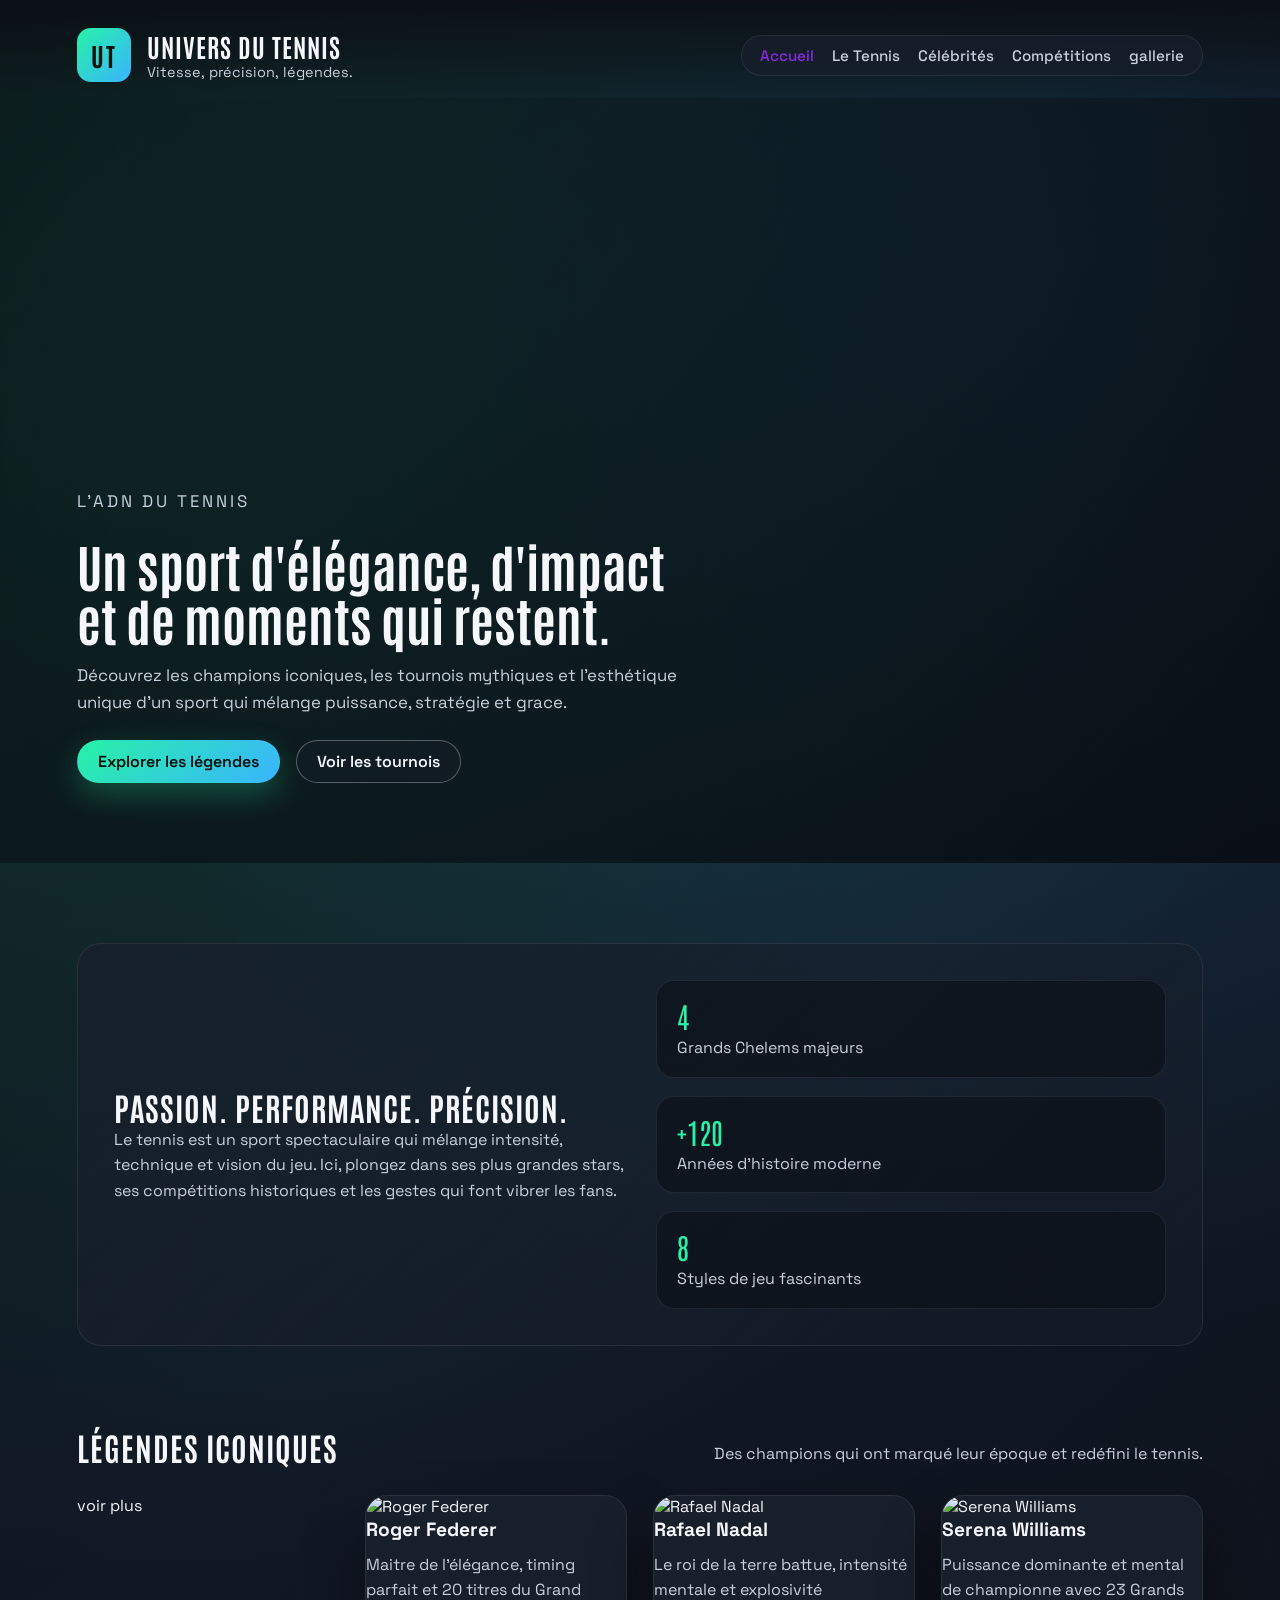
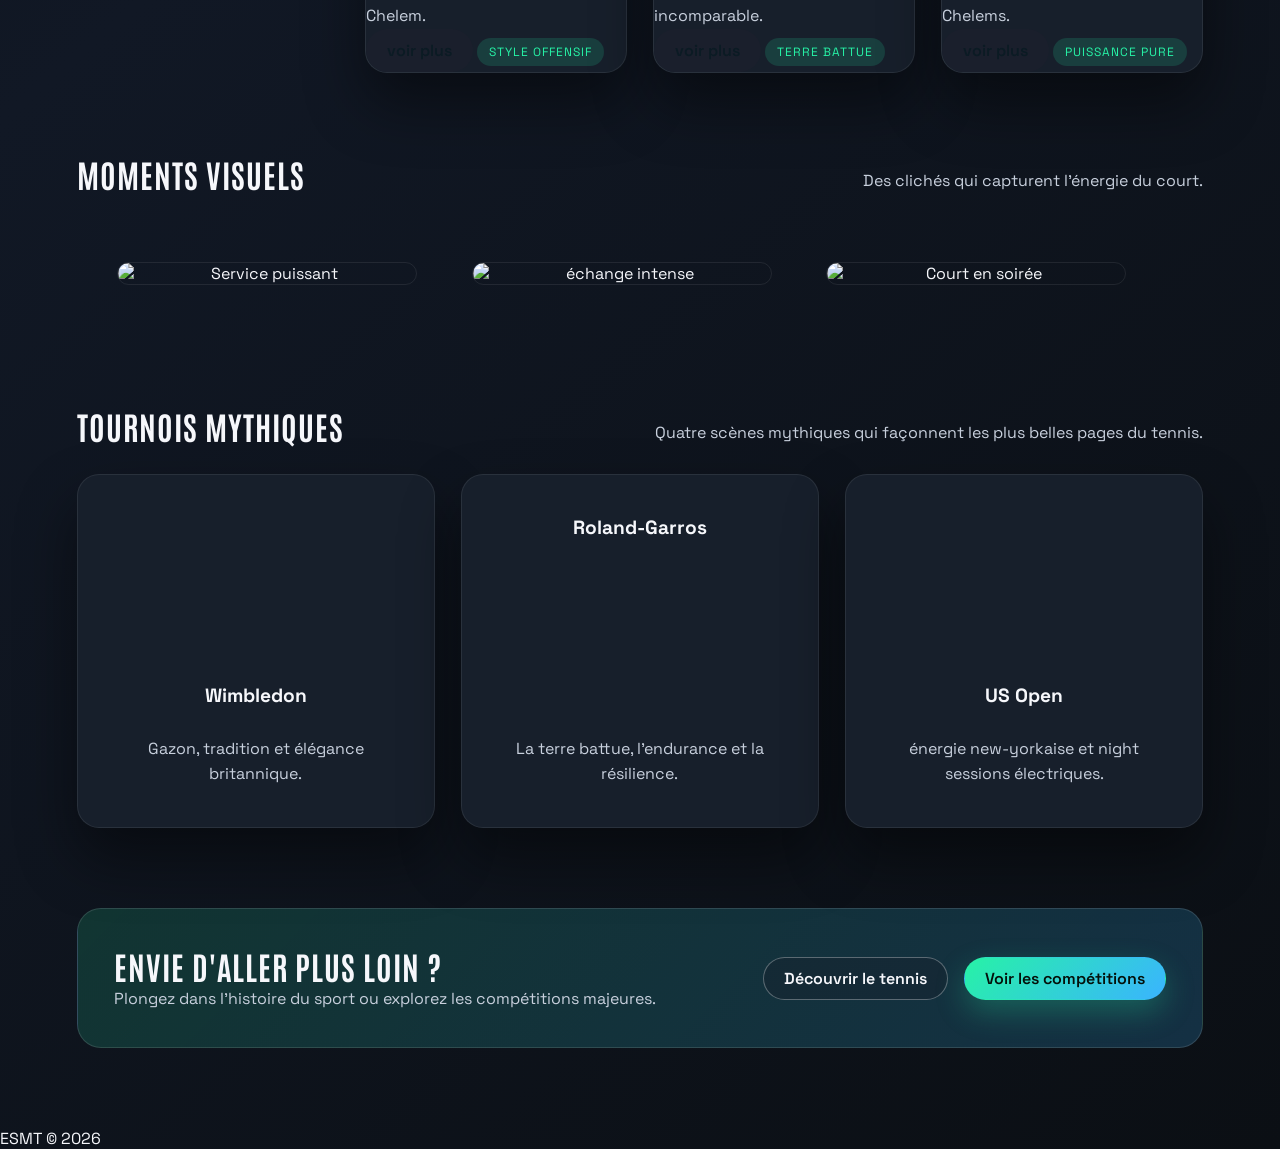
==== index.html @ 31d6d827 "Add files via upload" ====
﻿<!DOCTYPE html>
<html lang="fr">
<head>
  <meta charset="UTF-8">
  <meta name="viewport" content="width=device-width, initial-scale=1">
  <title>Univers du Tennis</title>
  <link rel="stylesheet" href="style.css">
</head>
<body>
  <header class="site-header">
    <div class="brand">
      <span class="brand-mark">UT</span>
      <div>
        <h1>Univers du Tennis</h1>
        <p>Vitesse, précision, légendes.</p>
      </div>
    </div>
    <nav class="site-nav">
      <a href="index.html" aria-current="page">Accueil</a>
      <a href="tennis.html">Le Tennis</a>
      <a href="celebrites.html">Célébrités</a>
      <a href="competitions.html">Compétitions</a>
    <a href="gallery.html">gallerie</a>
    </nav>
  </header>

 <body>
 
 <section class="hero">
    <video autoplay muted loop class="v-arriere">
      <source src="video.mp4" type="">
    </video>
    <div class="hero-overlay"></div>
    <div class="hero-content">
      <p class="eyebrow">L'ADN du tennis</p>
      <h2>Un sport d'élégance, d'impact et de moments qui restent.</h2>
      <p>
        Découvrez les champions iconiques, les tournois mythiques et l'esthétique
        unique d'un sport qui mélange puissance, stratégie et grace.
      </p>
      <div class="hero-actions">
        <a class="btn primary" href="#legendes">Explorer les légendes</a>
        <a class="btn ghost" href="#tournois">Voir les tournois</a>
      </div>
    </div>
  </section>

  <main>
    <section class="section section-intro">
      <div>
        <h3>Passion. Performance. Précision.</h3>
        <p>
          Le tennis est un sport spectaculaire qui mélange intensité, technique et vision du jeu.
          Ici, plongez dans ses plus grandes stars, ses compétitions historiques et les gestes
          qui font vibrer les fans.
        </p>
      </div>
      <div class="stats">
        <div class="stat">
          <span>4</span>
          <p>Grands Chelems majeurs</p>
        </div>
        <div class="stat">
          <span>+120</span>
          <p>Années d'histoire moderne</p>
        </div>
        <div class="stat">
          <span>8</span>
          <p>Styles de jeu fascinants</p>
        </div>
      </div>
    </section>

    <section id="legendes" class="section">
      <div class="section-head">
        <h3>Légendes iconiques</h3>
        <p>Des champions qui ont marqué leur époque et redéfini le tennis.</p>
      </div>
      <div class="grid">
         <a href="federer.html" class="card-link">voir plus</a>
        <article class="card">
          <img src="rogger.jpg" alt="Roger Federer">
          <div class="person">
            <h4> Roger Federer</h4>
            <p> Maitre de l'élégance, timing parfait et 20 titres du Grand Chelem.</p>
            <a href="http://fr.wikipedia.org/wiki/Roger_Federer" target="_blank" class="btn">voir plus</a>
            <span class="tag"> Style offensif</span>
          </div>
        </article>
        <article class="card">
          <img src="Rafael Nadal.jpg" alt="Rafael Nadal">
          <div class="person">
            <h4>Rafael Nadal</h4>
            <p>Le roi de la terre battue, intensité mentale et explosivité incomparable.</p>
             <a href=" http://fr.wikipedia.org/wiki/Rafael_Nadal" target="_blank" class="btn">voir plus</a>
            <span class="tag">Terre battue</span>
          </div>
        </article>
        <article class="card">
          <img src="Serena Williams.jpg" alt="Serena Williams">
          <div class="person">
            <h4>Serena Williams</h4>
            <p>Puissance dominante et mental de championne avec 23 Grands Chelems.</p>
            <a href="http://fr.wikipedia.org/wiki/Serena_Williams" target="_blank" class="btn">voir plus</a>
            <span class="tag">Puissance pure</span>
          </div>
        </article>
      </div>
    </section>

    <section class="section section-gallery">
      <div class="section-head">
        <h3>Moments visuels</h3>
        <p>Des clichés qui capturent l'énergie du court.</p>
      </div>
      <div class="gallery">
        <img src="service.jpg" alt="Service puissant">
        <img src="echange.jpg" alt="échange intense">
        <img src="nuit.jpg" alt="Court en soirée">
      </div>
    </section>

    <section id="tournois" class="section section-tournaments">
      <div class="section-head">
        <h3>Tournois mythiques</h3>
        <p>Quatre scènes mythiques qui façonnent les plus belles pages du tennis.</p>
      </div>
      <div class="grid">
        <article class="card tournament">
          <div class="gallery">

             <video width="300" autoplay muted loop>
  <source src="wimbledon video.mp4" type="video/mp4">
</video>
            <h4>Wimbledon</h4>
            <p>Gazon, tradition et élégance britannique.</p>
          </div>
        </article>
        <article class="card tournament">
          <div class="gallery">
            <h4>Roland-Garros</h4>
             <video width="300" autoplay muted loop>
  <source src="ronand video.mp4" type="video/mp4">
</video>
            <p>La terre battue, l'endurance et la résilience.</p>
          </div>
        </article>
        <article class="card tournament">
          <div class="gallery">
            <video width="300" autoplay muted loop>
  <source src="us open video.mp4" type="video/mp4">
</video>
            <h4>US Open</h4>
            <p>énergie new-yorkaise et night sessions électriques.</p>
          </div>
        </article>
      </div>
    </section>

    <section class="section section-cta">
      <div>
        <h3>Envie d'aller plus loin ?</h3>
        <p>Plongez dans l'histoire du sport ou explorez les compétitions majeures.</p>
      </div>
      <div class="hero-actions">
        <a class="btn ghost" href="tennis.html">Découvrir le tennis</a>
        <a class="btn primary" href="competitions.html">Voir les compétitions</a>
      </div>
    </section>
  </main>
  <footer>
    ESMT © 2026
  </footer>
</body>
</html>
---- style.css ----
﻿@import url('http://fonts.googleapis.com/css2?family=Antonio:wght@300;500;700&family=Space+Grotesk:wght@300;400;500;600;700&display=swap');

:root{
  --bg:#0b0f14;
  --bg-alt:#121822;
  --surface:#171f2b;
  --surface-strong:#1d2734;
  --text:#f6f7fb;
  --muted:#c8d0dd;
  --accent:#27f2a6;
  --accent-2:#3ab4ff;
  --shadow:0 30px 60px rgba(0,0,0,0.45);
  --radius:24px;
}

*{
  box-sizing:border-box;
  margin:0;
  padding:0;
}

body{
  font-family:"Space Grotesk", "Segoe UI", sans-serif;
  background:
    radial-gradient(circle at 10% 15%, rgba(39,242,166,0.15), transparent 45%),
    radial-gradient(circle at 80% 10%, rgba(58,180,255,0.18), transparent 40%),
    linear-gradient(140deg, #0b0f14 0%, #111825 45%, #0b0f14 100%);
  color:var(--text);
  min-height:100vh;
}

img{
  max-width:100%;
  display:block;
}

a{
  color:inherit;
  text-decoration:none;
}

.site-header{
  display:flex;
  justify-content:space-between;
  align-items:center;
  padding:28px 6vw 16px;
  gap:24px;
  position:sticky;
  top:0;
  z-index:10;
  background:linear-gradient(180deg, rgba(11,15,20,0.95), rgba(11,15,20,0.4));
  backdrop-filter: blur(12px);
}

.brand{
  display:flex;
  align-items:center;
  gap:16px;
}

.brand-mark{
  font-family:"Antonio", sans-serif;
  font-size:1.6rem;
  font-weight:700;
  padding:10px 14px;
  border-radius:14px;
  background:linear-gradient(135deg, var(--accent), var(--accent-2));
  color:#04110a;
  letter-spacing:2px;
}

.brand h1{
  font-family:"Antonio", sans-serif;
  font-size:1.6rem;
  letter-spacing:1px;
  text-transform:uppercase;
}

.brand p{
  color:var(--muted);
  font-size:0.9rem;
}

.site-nav{
  display:flex;
  gap:18px;
  padding:10px 18px;
  border-radius:999px;
  background:rgba(23,31,43,0.7);
  border:1px solid rgba(255,255,255,0.08);
}

.site-nav a{
  font-size:0.95rem;
  font-weight:500;
  color:var(--muted);
  transition:color 0.3s ease;
}

.site-nav a:hover,
.site-nav a[aria-current="page"]{
  color:var(--text);
  color: blueviolet;
  box-shadow: green;
}

.hero{
  position:relative;
  height:85vh;
  display:flex;
  align-items:flex-end;
  padding:0 6vw 80px;
  overflow:hidden;
}

.v-arriere{
  position:absolute;
  top:0;
  left:0;
  width:100%;
  height:100%;
  object-fit:cover;
  z-index: -1;
}

.hero-overlay{
  position:absolute;
  inset:0;
  background:linear-gradient(130deg, rgba(7,10,14,0.35), rgba(7,10,14,0.8));
}

.hero-content{
  position:relative;
  max-width:620px;
  z-index:1;
}


.eyebrow{
  text-transform:uppercase;
  letter-spacing:3px;
  color:var(--accent);
  font-size:0.75rem;
  margin-bottom:10px;
}

.hero-content h2{
  font-family:"Antonio", sans-serif;
  font-size:3.2rem;
  line-height:1.05;
  margin-bottom:16px;
}

.hero-content p{
  color:var(--muted);
  font-size:1.05rem;
  line-height:1.6;
  margin-bottom:24px;
}

.hero-actions{
  display:flex;
  gap:16px;
  flex-wrap:wrap;
}

.btn{
  display: inline-block;
  background-color: #1a1f2c;
  color: #0b1b24;
  text-decoration: none;
  padding:10px 20px;
  border-radius:999px;
  font-weight:600;
  border:1px solid transparent;
  transition:transform 0.3s ease, box-shadow 0.3s ease, background 0.3s ease;
}

.btn.primary{
  background:linear-gradient(135deg, var(--accent), var(--accent-2));
  color:#04110a;
  box-shadow:0 12px 30px rgba(39,242,166,0.25);
}

.btn.ghost{
  border:1px solid rgba(255,255,255,0.3);
  color:var(--text);
  background:rgba(23,31,43,0.4);
}

.btn:hover{
  transform:translateY(-2px);
  background-color: azure;
}

main{
  padding:0 6vw 80px;
}

.section{
  margin-top:80px;
}

.section-head{
  display:flex;
  justify-content:space-between;
  align-items:flex-end;
  gap:24px;
  margin-bottom:28px;
}

.section h3,
.section h2{
  font-family:"Antonio", sans-serif;
  text-transform:uppercase;
  letter-spacing:1px;
  font-size:2rem;
}

.section p{
  color:var(--muted);
  line-height:1.6;
}

.section-intro{
  display:grid;
  grid-template-columns:repeat(auto-fit, minmax(260px, 1fr));
  gap:32px;
  align-items:center;
  background:linear-gradient(135deg, rgba(23,31,43,0.8), rgba(23,31,43,0.4));
  border-radius:var(--radius);
  padding:36px;
  border:1px solid rgba(255,255,255,0.08);
}

.stats{
  display:grid;
  gap:18px;
}

.stat{
  background:rgba(12,18,26,0.7);
  padding:16px 20px;
  border-radius:18px;
  border:1px solid rgba(255,255,255,0.08);
}

.stat span{
  font-family:"Antonio", sans-serif;
  font-size:1.8rem;
  color:var(--accent);
}

.grid{
  display:grid;
  gap:26px;
  grid-template-columns:repeat(auto-fit, minmax(240px, 1fr));
}

.card{
  background:var(--surface);
  border-radius:22px;
  overflow:hidden;
  box-shadow:var(--shadow);
  border:1px solid rgba(255,255,255,0.08);
  transition:transform 0.3s ease, box-shadow 0.3s ease;
}

.card img{
  width:100%;
  height:auto;
  object-fit:cover;
  object-position: center top;
  border-radius: 12px;
}

.card-body{
  padding:20px 22px 24px;
}

.card h4,
.card h3{
  font-size:1.2rem;
  margin-bottom:10px;
}

.card:hover{
  transform:translateY(-6px);
  box-shadow:0 24px 50px rgba(0,0,0,0.45);
}

.tag{
  display:inline-flex;
  padding:6px 12px;
  border-radius:999px;
  background:rgba(39,242,166,0.15);
  color:var(--accent);
  font-size:0.75rem;
  text-transform:uppercase;
  letter-spacing:1px;
}

.gallery{
  display:grid;
  grid-template-columns:repeat(auto-fit, minmax(220px, 1fr));
  gap:18px;
}

.gallery img{
  border-radius:20px;
  height: auto;
  object-fit:cover;
  transition:transform 0.4s ease, box-shadow 0.4s ease;
  border:1px solid rgba(255,255,255,0.08);
  width: 300px;
}

.gallery img:hover{
  transform:scale(1.03);
  box-shadow:0 20px 40px rgba(0,0,0,0.4);
}

.section-cta{
  display:flex;
  justify-content:space-between;
  align-items:center;
  gap:32px;
  padding:36px;
  border-radius:var(--radius);
  background:linear-gradient(135deg, rgba(39,242,166,0.15), rgba(58,180,255,0.2));
  border:1px solid rgba(255,255,255,0.12);
}

.section-spotlight,
.tennis-hero{
  display:grid;
  grid-template-columns:repeat(auto-fit, minmax(260px, 1fr));
  gap:32px;
  align-items:center;
}

.section-spotlight img,
.tennis-hero img{
  border-radius:var(--radius);
  height:320px;
  object-fit:cover;
  box-shadow:var(--shadow);
}

.list{
  list-style:disc;
  padding-left:20px;
  margin-top:12px;
  color:var(--muted);
}

.site-footer{
  padding:40px 6vw;
  text-align:center;
  color:var(--muted);
}

.page-tennis{
  background:
    radial-gradient(circle at 20% 20%, rgba(39,242,166,0.12), transparent 45%),
    radial-gradient(circle at 80% 20%, rgba(58,180,255,0.16), transparent 45%),
    linear-gradient(160deg, #0f2b1f 0%, #0b1b24 45%, #0b0f14 100%);
}

.page-competitions{
  background:
    radial-gradient(circle at 15% 20%, rgba(58,180,255,0.2), transparent 40%),
    linear-gradient(160deg, #0b0f14 0%, #141c2a 55%, #0b0f14 100%);
}

.page-celebrites{
  background:
    radial-gradient(circle at 12% 18%, rgba(39,242,166,0.2), transparent 40%),
    linear-gradient(160deg, #0b0f14 0%, #1a1f2c 50%, #0b0f14 100%);
}

@media (max-width:900px){
  .site-header{
    flex-direction:column;
    align-items:flex-start;
  }

  .section-head{
    flex-direction:column;
    align-items:flex-start;
  }

  .section-cta{
    flex-direction:column;
    align-items:flex-start;
  }

  .hero{
    height:auto;
    padding-top:120px;
  }

  .hero-content h2{
    font-size:2.4rem;
  }
}

@media (max-width:600px){
  .site-nav{
    flex-wrap:wrap;
  }

  .hero-actions{
    flex-direction:column;
    align-items:flex-start;
  }
}


#background-video{
  position: fixed;
  right: 0;
  bottom: 0;
  min-width: 100%;
  min-height: 100%;
  z-index: -1;
  object-fit: cover;
}
.content{
  color: white;
  text-align: center;
  margin-top: 200px;
  font-size: 30px;
}










/* Gallery - photos */
.gallery {
    padding: 40px;
    text-align: center;
}

.gallery-container {
    display: grid;
    grid-template-columns: repeat(auto-fit, minmax(250px, 1fr));
    gap: 20px;
    margin-top: 20px;
}

.gallery-container img {
    width: 200px;
    height: auto;
    object-fit: cover;
    border-radius: 10px;
    transition: transform 0.3s;
}

.gallery-container img:hover {
    transform: scale(1.1);
}

/* Gallery - vidéos */
.video-container {
    display: flex;
    justify-content: center;
    gap: 20px;
    margin-top: 30px;
    flex-wrap: wrap;
    height: auto;
}

.video-container video {
    width: 250px;
    border-radius: 10px;
    transition: transform 0.3s;
    object-fit: cover;
}
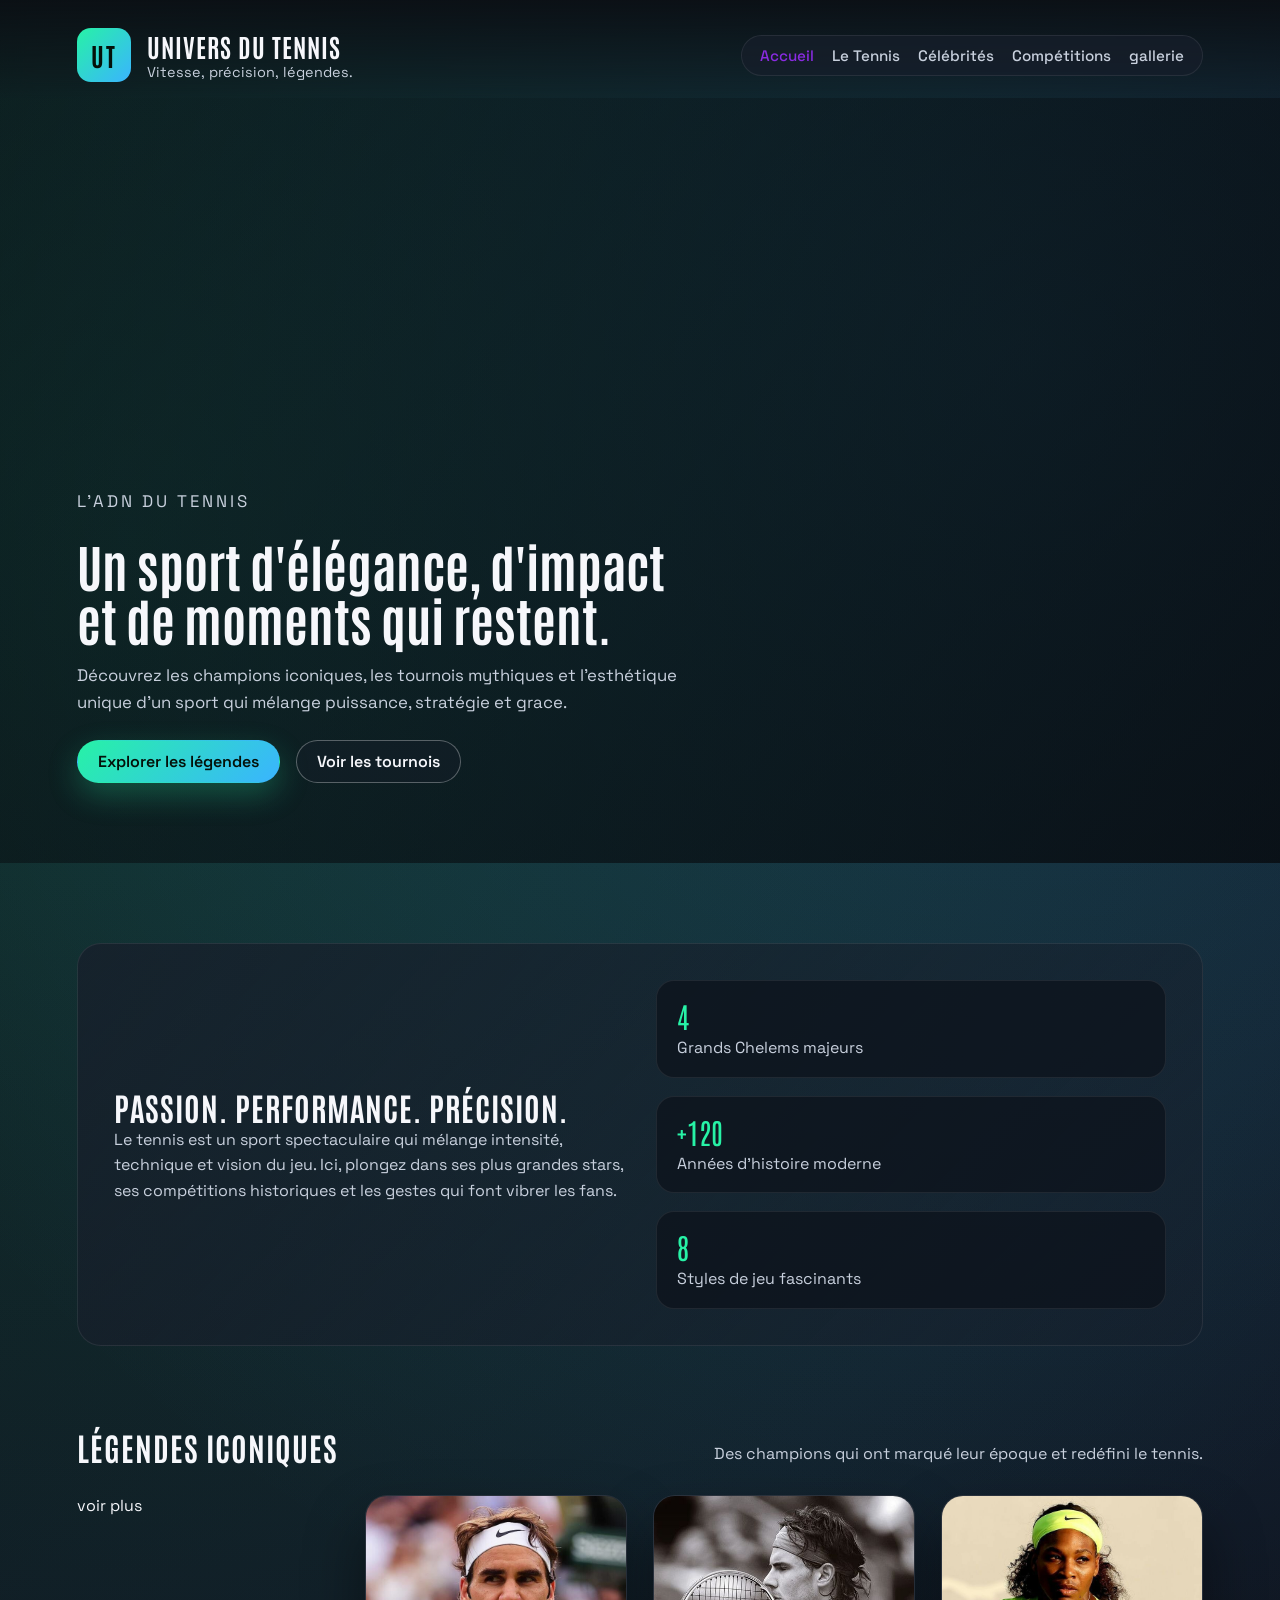
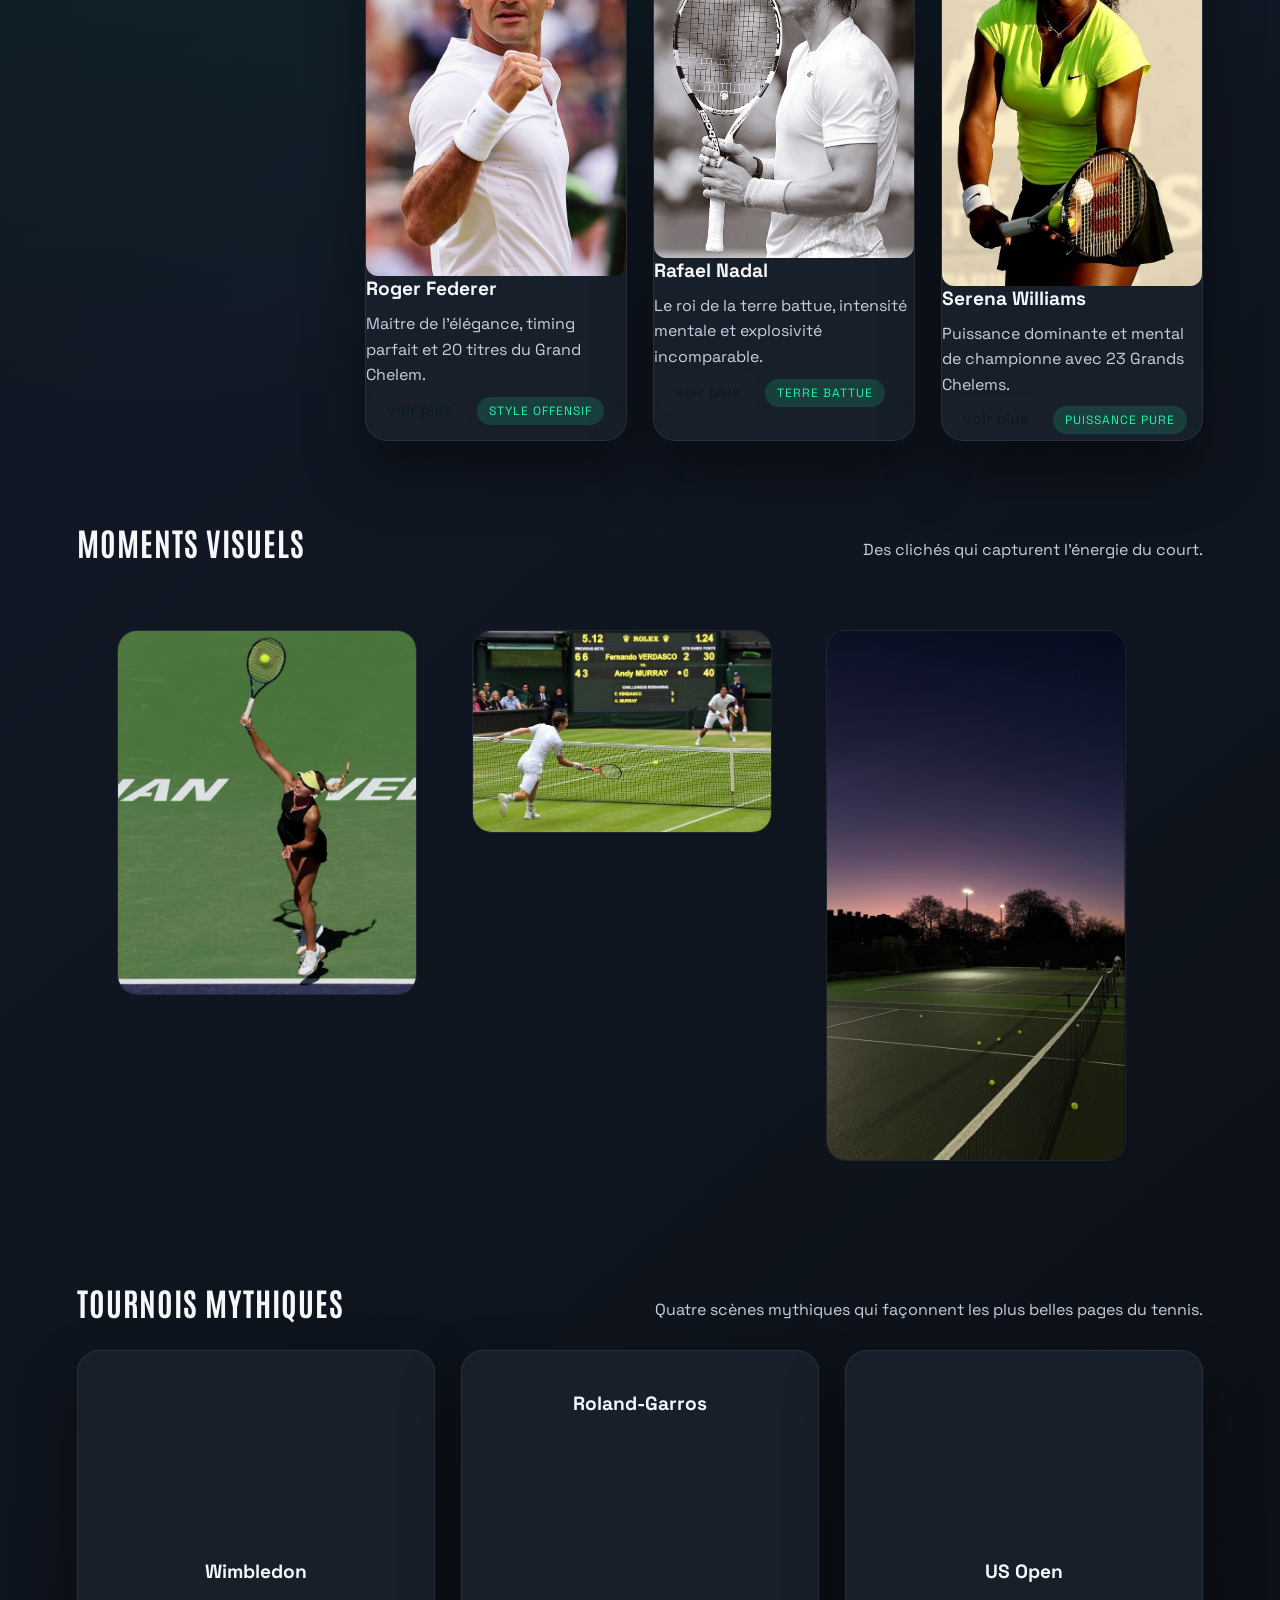
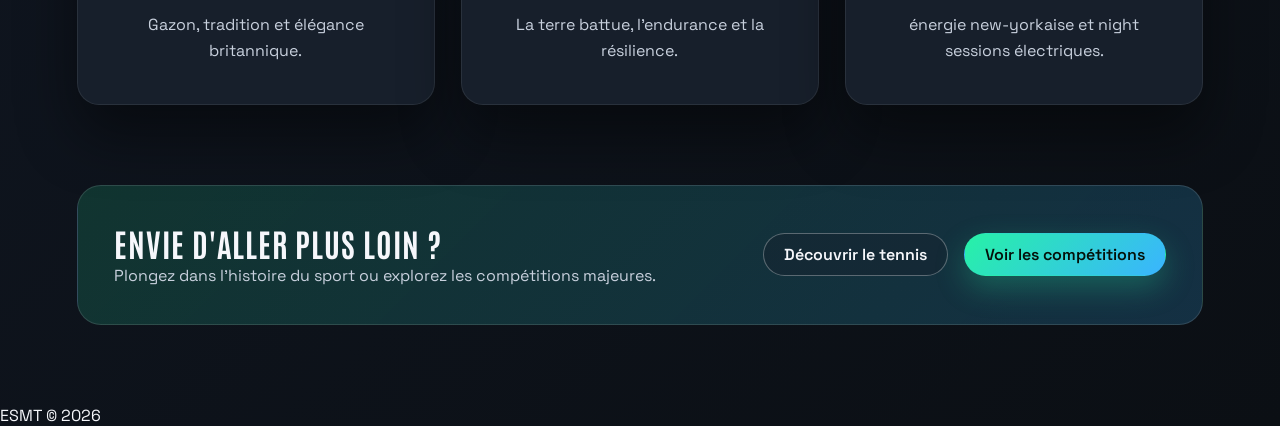
==== commit 6a64e9f9: "Fix link to Célébrités page in index.html" ====
--- a/index.html
+++ b/index.html
@@ -18,7 +18,7 @@
     <nav class="site-nav">
       <a href="index.html" aria-current="page">Accueil</a>
       <a href="tennis.html">Le Tennis</a>
-      <a href="celebrites.html">Célébrités</a>
+      <a href="Celebrites.html">Célébrités</a>
       <a href="competitions.html">Compétitions</a>
     <a href="gallery.html">gallerie</a>
     </nav>
